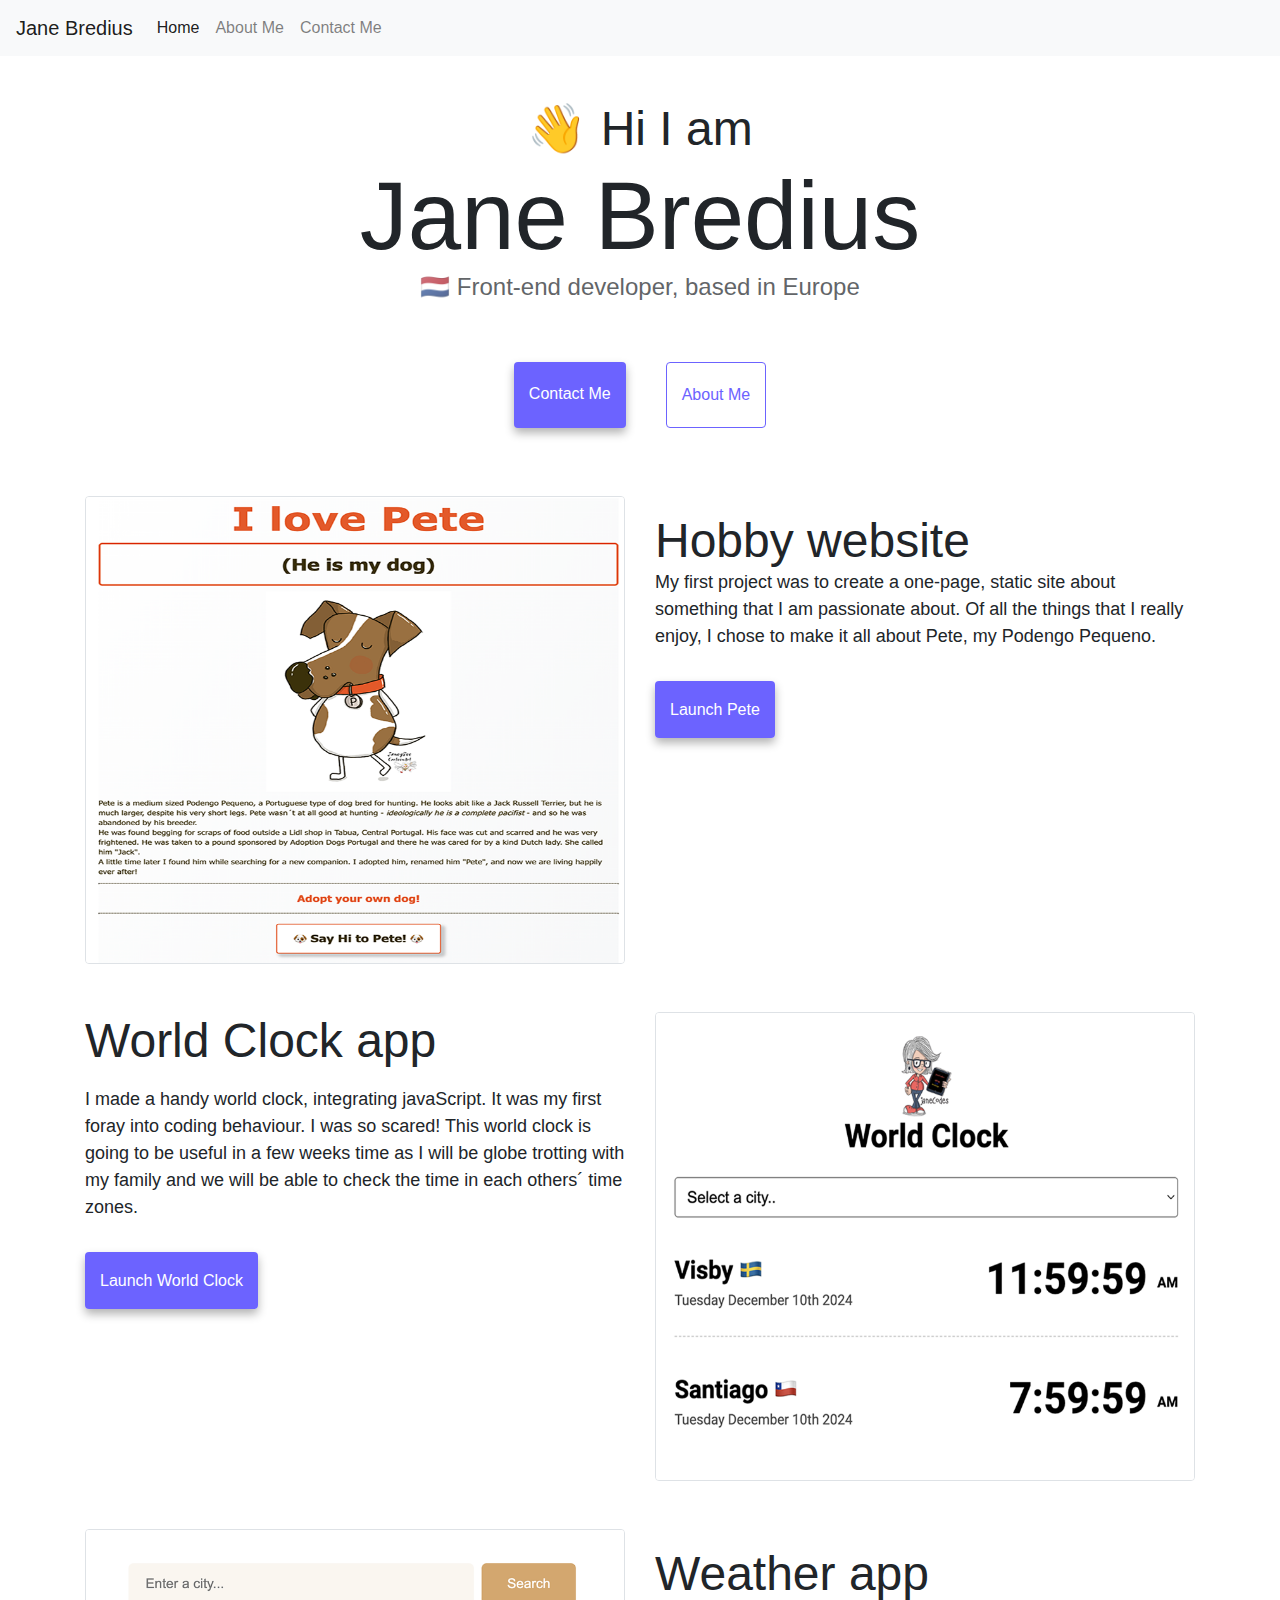
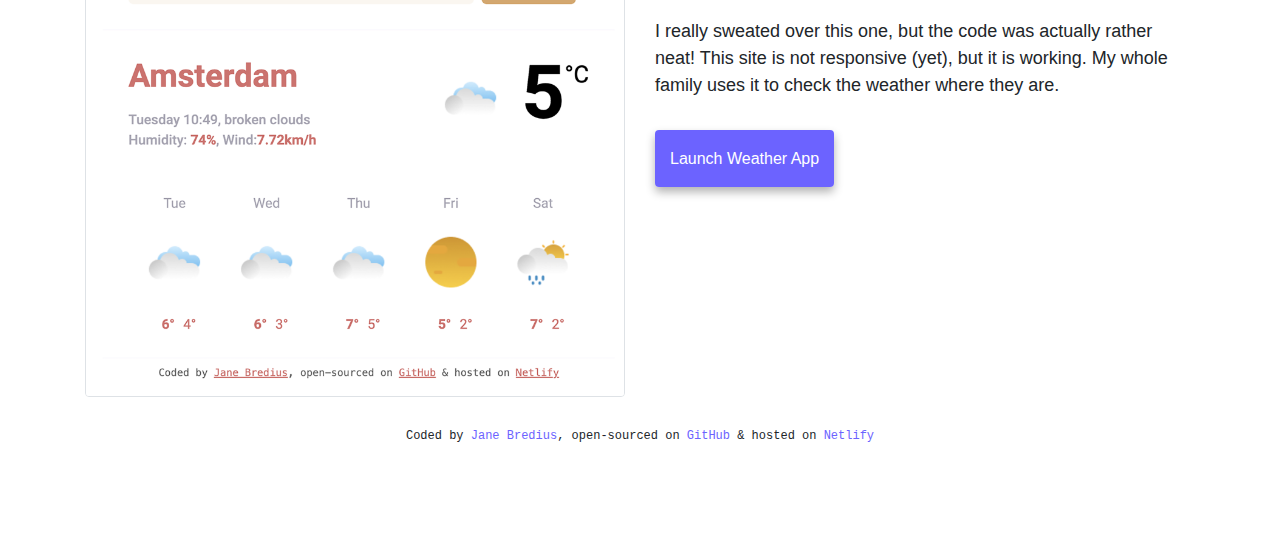
==== index.html @ 7a17be86 "Initial commit" ====
<!DOCTYPE html>
<html lang="en">
  <head>
    <meta charset="UTF-8" />
    <meta http-equiv="X-UA-Compatible" content="IE=edge" />
    <meta name="viewport" content="width=device-width, initial-scale=1.0" />
    <meta
      name="description"
      content="My portfolio website which shows a sample of my first coding projects using HTML, CSS, Javascript, Github, Bootstrap. I learned these front-end skills by following the SheCodes Bootcamp. www.shecodes.io. www.janebredius.com"
    />
    <link
      rel="stylesheet"
      href="https://cdn.jsdelivr.net/npm/bootstrap@4.3.1/dist/css/bootstrap.min.css"
      integrity="sha384-ggOyR0iXCbMQv3Xipma34MD+dH/1fQ784/j6cY/iJTQUOhcWr7x9JvoRxT2MZw1T"
      crossorigin="anonymous"
    />
    <script
      src="https://code.jquery.com/jquery-3.3.1.slim.min.js"
      integrity="sha384-q8i/X+965DzO0rT7abK41JStQIAqVgRVzpbzo5smXKp4YfRvH+8abtTE1Pi6jizo"
      crossorigin="anonymous"
    ></script>
    <script
      src="https://cdn.jsdelivr.net/npm/popper.js@1.14.7/dist/umd/popper.min.js"
      integrity="sha384-UO2eT0CpHqdSJQ6hJty5KVphtPhzWj9WO1clHTMGa3JDZwrnQq4sF86dIHNDz0W1"
      crossorigin="anonymous"
    ></script>
    <script
      src="https://cdn.jsdelivr.net/npm/bootstrap@4.3.1/dist/js/bootstrap.min.js"
      integrity="sha384-JjSmVgyd0p3pXB1rRibZUAYoIIy6OrQ6VrjIEaFf/nJGzIxFDsf4x0xIM+B07jRM"
      crossorigin="anonymous"
    ></script>
    <title>Jane Bredius. Learning to code with SheCodes.io</title>
    <link rel="stylesheet" href="style.css" />
  </head>
  <body>
    <nav class="navbar navbar-expand-md navbar-light bg-light fixed-top">
      <a class="navbar-brand" href="index.html">Jane Bredius</a>
      <button
        class="navbar-toggler"
        type="button"
        data-toggle="collapse"
        data-target="#navbarNav"
        aria-controls="navbarNav"
        aria-expanded="false"
        aria-label="Toggle navigation"
      >
        <span class="navbar-toggler-icon"></span>
      </button>
      <div class="collapse navbar-collapse" id="navbarNav">
        <ul class="navbar-nav">
          <li class="nav-item">
            <a class="nav-link active" href="index.html"
              >Home <span class="sr-only">(current)</span></a
            >
          </li>
          <li class="nav-item">
            <a class="nav-link" href="about.html">About Me</a>
          </li>
          <li class="nav-item">
            <a class="nav-link" href="about.html#contact">Contact Me</a>
          </li>
        </ul>
      </div>
    </nav>
    <div class="container">
      <h2 class="text-center">👋 Hi I am</h2>
      <h1 class="text-center">Jane Bredius</h1>
      <h3 class="text-center">🇳🇱 Front-end developer, based in Europe</h3>
      <div class="navigation-links mb-5">
        <a href="about.html#contact" class="primary-link">Contact me</a>
        <a href="about.html" class="secondary-link">About me</a>
      </div>

      <div class="row mt-5">
        <div class="col-md-6">
          <img
            src="images/Pete_project_def.png"
            class="img-fluid rounded border"
            alt="illustration of a dog"
          />
        </div>
        <div class="col-md-6">
          <h2 class="mt-3">Hobby website</h2>
          <p>
            My first project was to create a one-page, static site about
            something that I am passionate about. Of all the things that I
            really enjoy, I chose to make it all about Pete, my Podengo Pequeno.
          </p>
          <div class="mt-5">
            <a href="/pete.html" class="primary-link" target="_blank"
              >Launch Pete</a
            >
          </div>
        </div>
      </div>
      <div class="row mt-5">
        <div class="col-md-6">
          <h2 class="mb-3">World Clock app</h2>
          <p>
            I made a handy world clock, integrating javaScript. It was my first
            foray into coding behaviour. I was so scared! This world clock is
            going to be useful in a few weeks time as I will be globe trotting
            with my family and we will be able to check the time in each others´
            time zones.
          </p>
          <div class="mb-5 mt-5">
            <a
              href="https://worldclockjab.netlify.app"
              class="primary-link"
              target="_blank"
              >Launch World Clock</a
            >
          </div>
        </div>
        <div class="col-md-6">
          <img
            src="images/Worldclock_project.png"
            class="img-fluid rounded border"
            alt="photo of the worldclock application coded by www.janebredius.com"
          />
        </div>
      </div>
      <div class="row mt-5">
        <div class="col-md-6">
          <img
            src="images/Weather_app.png"
            class="img-fluid rounded border"
            alt="photo of my weather application coded by www.janebredius.com"
          />
        </div>
        <div class="col-md-6">
          <h2 class="mt-3 mb-3">Weather app</h2>
          <p>
            I really sweated over this one, but the code was actually rather
            neat! This site is not responsive (yet), but it is working. My whole
            family uses it to check the weather where they are.
          </p>
          <div class="mt-5 mb-5">
            <a
              href="https://jabweatherapp.netlify.app/"
              class="primary-link"
              target="_blank"
              title="link to my Netlify account"
              >Launch Weather App</a
            >
          </div>
        </div>
      </div>
    </div>
    <footer>
      Coded by
      <a href="https://github.com/janeyBee" target="_blank">Jane Bredius</a>,
      open-sourced on <a href="https://github.com/" target="_blank">GitHub</a> &
      hosted on
      <a href="https://app.netlify.com/teams/janeybee/sites" target="_blank"
        >Netlify</a
      >
    </footer>
  </body>
</html>
---- style.css ----
:root {
  --primary-color: #6c63ff;
  --secondary-color: #f5f2fe;
  --box-shadow: 0 5px 10px rgba(0, 0, 0, 0.3);
}

body {
  margin: 100px auto;
}

h1,
h2,
h3 {
  margin: 0;
}

h1 {
  font-size: 96px;
}

h2 {
  font-size: 48px;
}

h3 {
  font-size: 24px;
  opacity: 0.7;
}

p {
  font-size: 18px;
  line-height: 1.5;
}

.navigation-links {
  display: flex;
  margin-top: 40px;
  justify-content: center;
}

.navigation-links a {
  margin: 20px;
}

.primary-link {
  border-radius: 4px;
  padding: 20px 15px;
  text-decoration: none;
  text-transform: capitalize;
  background: var(--primary-color);
  box-shadow: var(--box-shadow);
  color: white;
  text-align: center;
}

.secondary-link {
  border-radius: 4px;
  padding: 20px 15px;
  text-decoration: none;
  text-transform: capitalize;
  color: var(--primary-color);
  border: 1px solid var(--primary-color);
  text-align: center;
}

.homepage-link {
  color: var(--primary-color);
  text-align: center;
  display: block;
}

.about-paragraphs {
  margin: 30px 0;
}

.email-link {
  display: flex;
  justify-content: center;
  color: var(--primary-color);
  font-size: 28px;
  text-decoration: none;
}

.email-link:hover {
  text-decoration: underline;
}

footer {
  font-family: monospace;
  font-size: 12px;
  text-align: center;
  margin-top: 30px;
  margin-bottom: 30px;
}

footer a {
  color: var(--primary-color);
}

.error {
  max-width: 600px;
  display: block;
  margin: 0 auto;
}
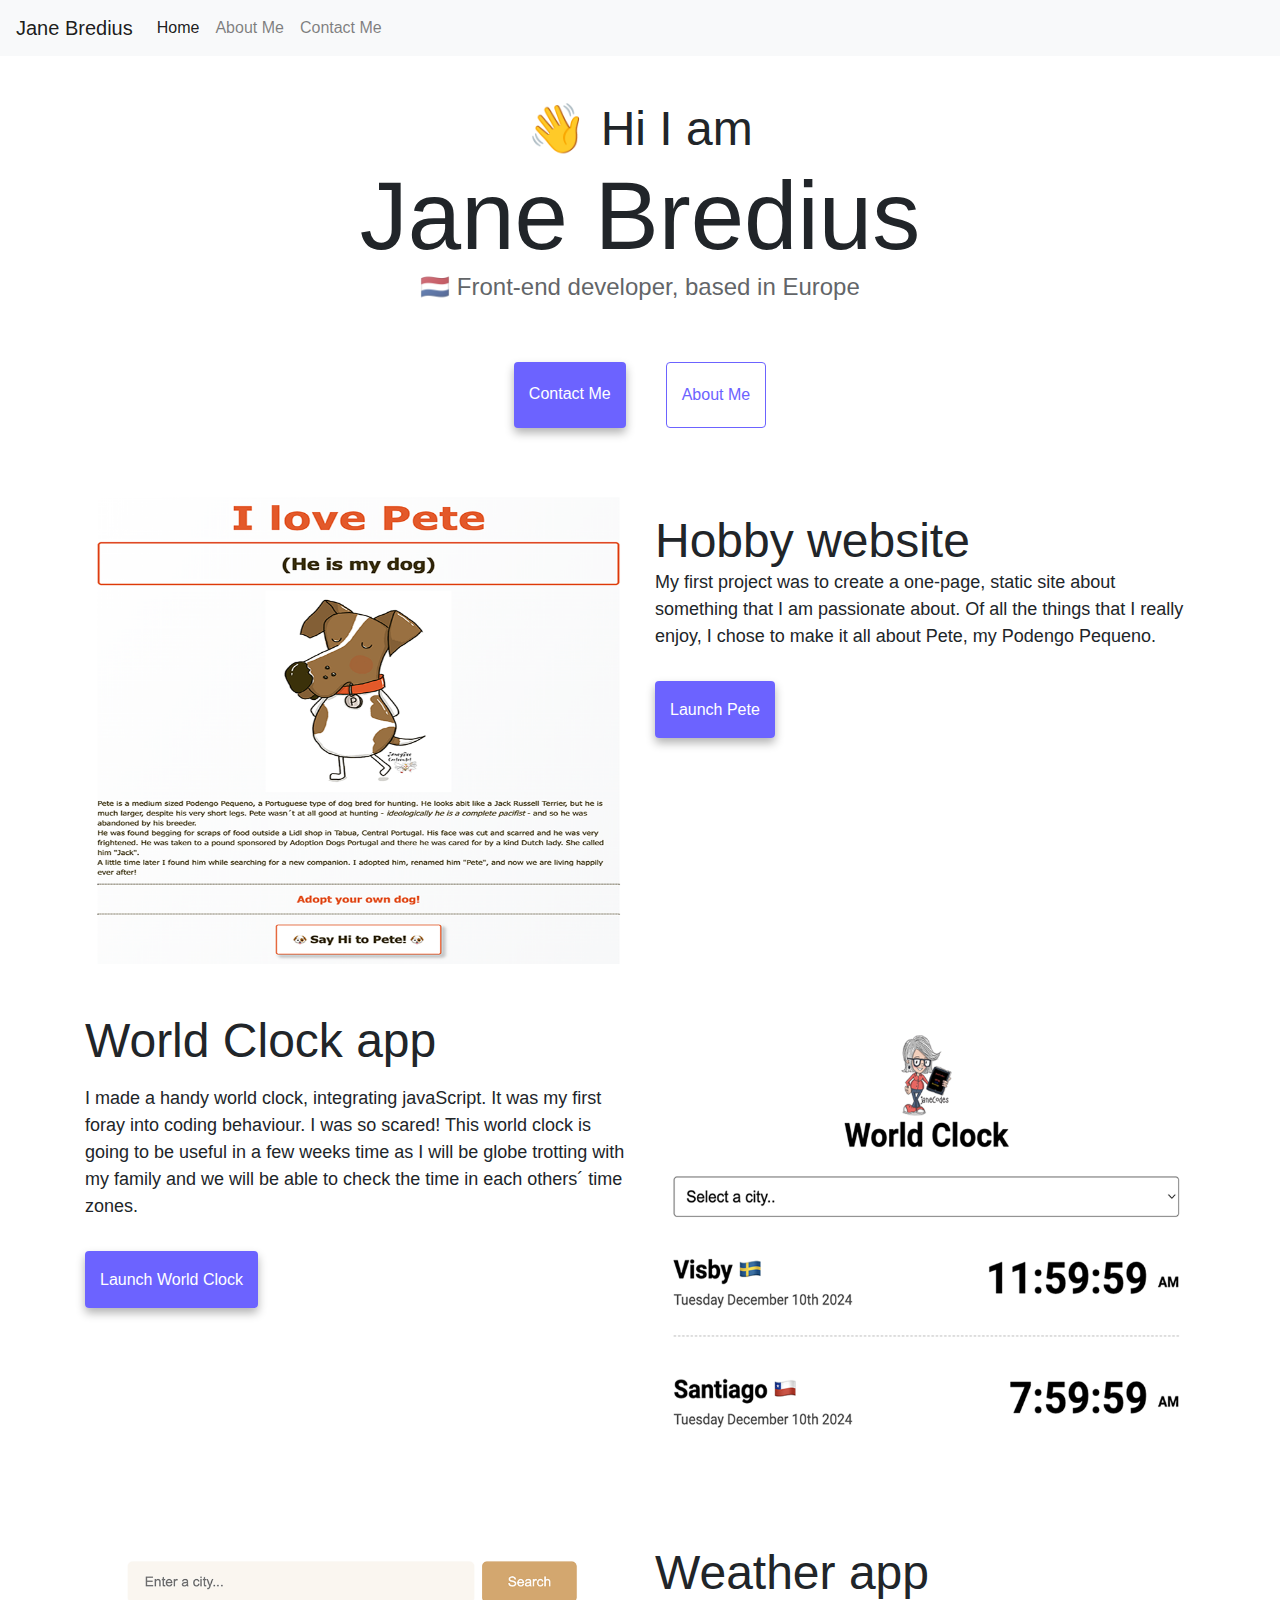
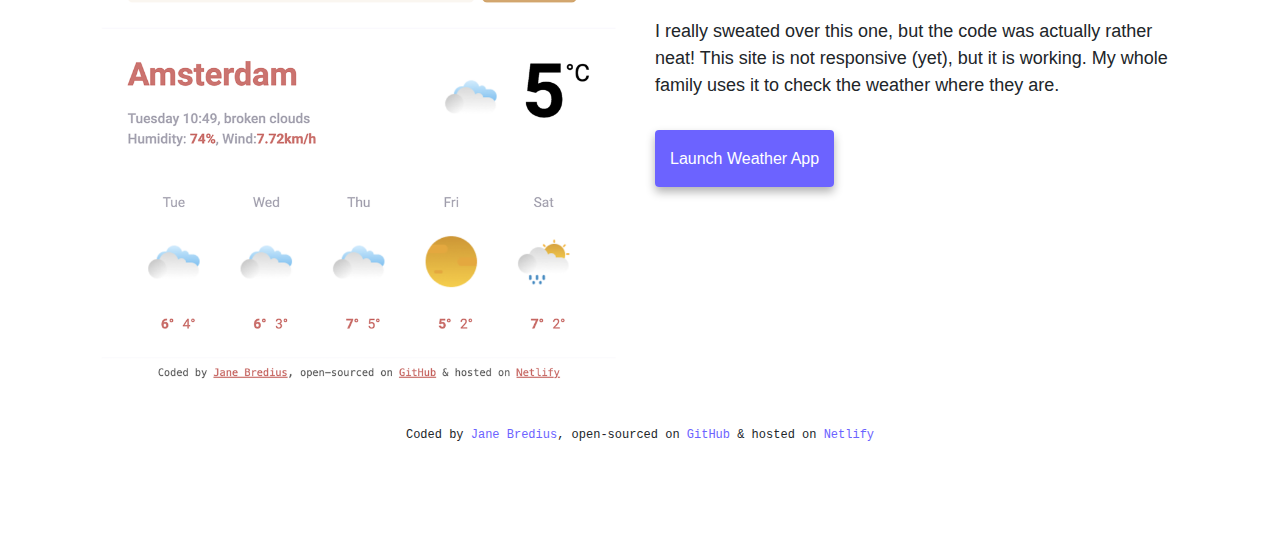
==== commit 2421afc7: "Update index.html" ====
--- a/index.html
+++ b/index.html
@@ -75,7 +75,7 @@
         <div class="col-md-6">
           <img
             src="images/Pete_project_def.png"
-            class="img-fluid rounded border"
+            class="img-fluid rounded"
             alt="illustration of a dog"
           />
         </div>
@@ -115,7 +115,7 @@
         <div class="col-md-6">
           <img
             src="images/Worldclock_project.png"
-            class="img-fluid rounded border"
+            class="img-fluid rounded"
             alt="photo of the worldclock application coded by www.janebredius.com"
           />
         </div>
@@ -124,7 +124,7 @@
         <div class="col-md-6">
           <img
             src="images/Weather_app.png"
-            class="img-fluid rounded border"
+            class="img-fluid rounded"
             alt="photo of my weather application coded by www.janebredius.com"
           />
         </div>
